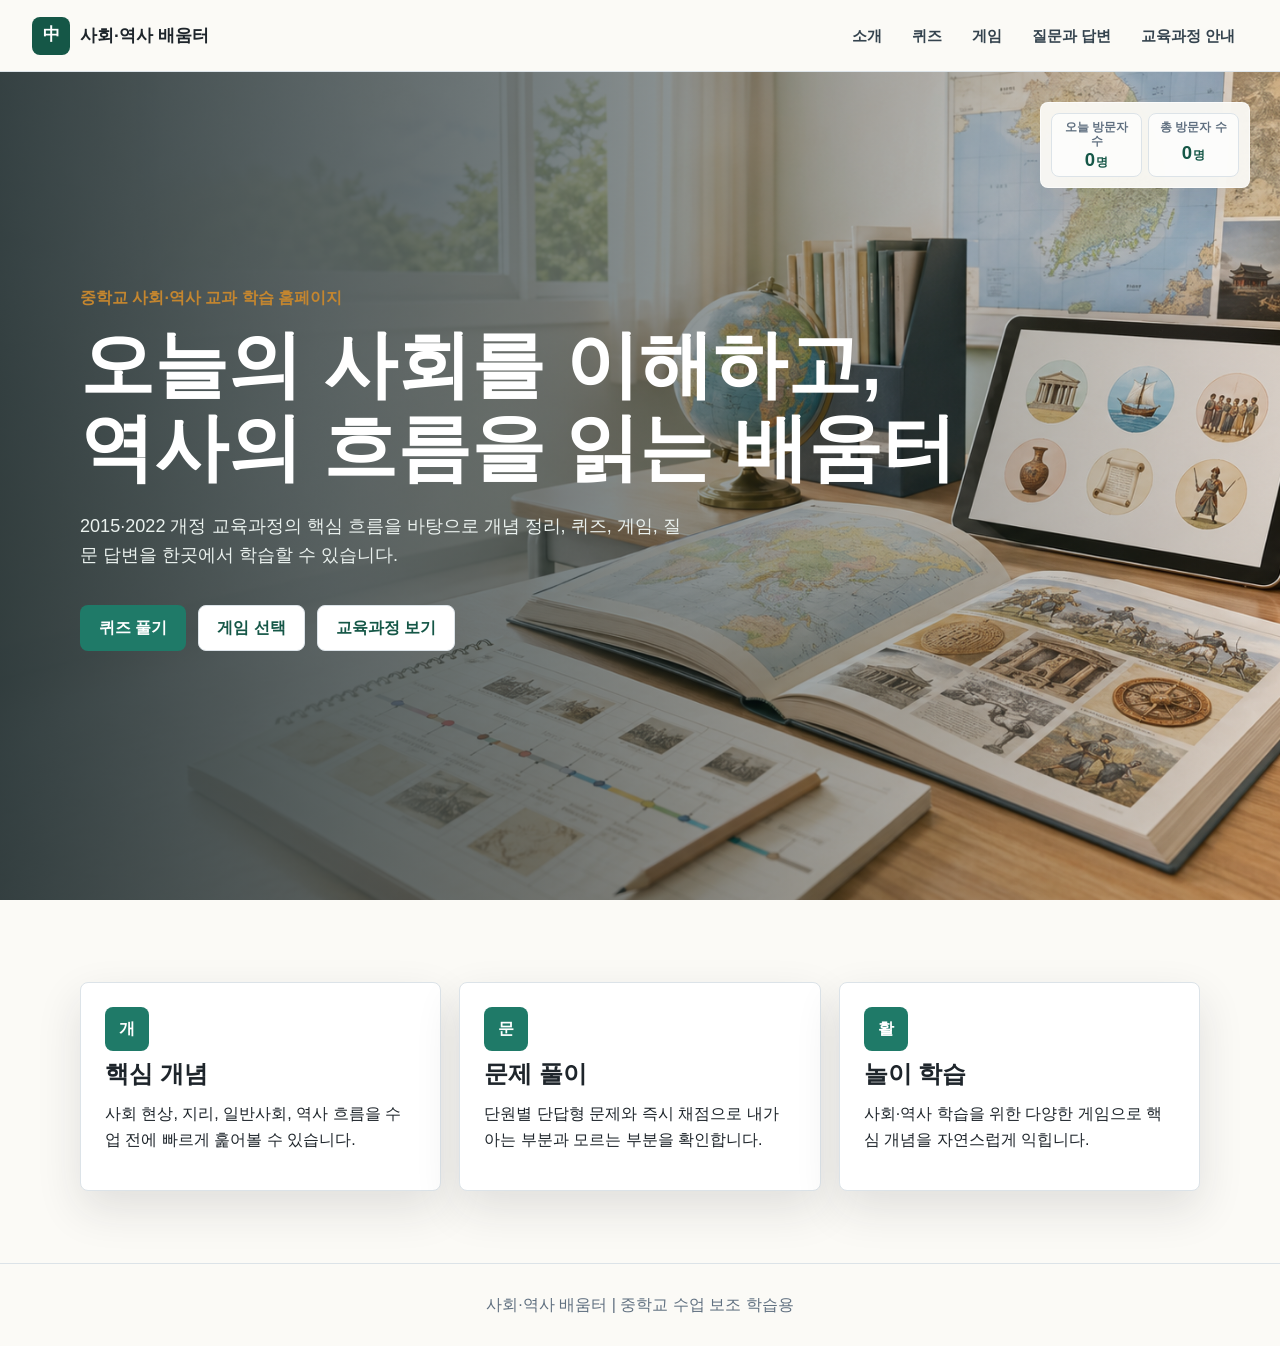
==== index.html @ ed3ff880 "modify" ====
<!doctype html>
<html lang="ko">
<head>
  <meta charset="utf-8">
  <meta name="viewport" content="width=device-width, initial-scale=1">
  <title>사회·역사 배움터</title>
  <link rel="icon" href="/favicon.ico">
  <link rel="icon" type="image/svg+xml" href="/favicon.svg">
  <link rel="icon" type="image/png" sizes="32x32" href="/icons/favicon-32.png">
  <link rel="icon" type="image/png" sizes="16x16" href="/icons/favicon-16.png">
  <link rel="apple-touch-icon" sizes="180x180" href="/icons/apple-touch-icon.png">
  <link rel="manifest" href="/site.webmanifest">
  <meta name="theme-color" content="#0f2f4a">
  <link rel="stylesheet" href="style.css?v=hero-title-scale-up">
  <script defer src="qna-config.js"></script>
  <script defer src="script.js?v=counter-dedupe-2026-05-15-01"></script>
</head>
<body>
  <header class="site-header">
    <a class="brand" href="index.html" aria-label="사회·역사 배움터 홈">
      <span class="brand-mark">中</span>
      <span>사회·역사 배움터</span>
    </a>
    <button class="menu-button" type="button" aria-label="메뉴 열기" aria-expanded="false">☰</button>
    <nav class="site-nav" aria-label="주요 메뉴">
      <a href="intro.html">소개</a>
      <a href="quiz.html">퀴즈</a>
      <a href="game.html">게임</a>
      <a href="qna.html">질문과 답변</a>
      <a href="curriculum.html">교육과정 안내</a>
    </nav>
  </header>

  <main>
    <section class="hero">
      <img src="assets/social-history-hero.png" alt="사회와 역사 학습 자료가 놓인 교실 책상">
      <div class="hero-overlay">
        <p class="eyebrow">중학교 사회·역사 교과 학습 홈페이지</p>
        <h1>
          <span class="hero-title-line">오늘의 사회를 이해하고,</span>
          <span class="hero-title-line">역사의 흐름을 읽는 배움터</span>
        </h1>
        <p>2015·2022 개정 교육과정의 핵심 흐름을 바탕으로 개념 정리, 퀴즈, 게임, 질문 답변을 한곳에서 학습할 수 있습니다.</p>
        <div class="hero-actions">
          <a class="button primary" href="quiz.html">퀴즈 풀기</a>
          <a class="button secondary" href="game.html">게임 선택</a>
          <a class="button secondary" href="curriculum.html">교육과정 보기</a>
        </div>
      </div>
      <aside class="visitor-counter" id="visitorCounter" aria-label="방문자 카운터">
        <dl class="visitor-count-list">
          <div>
            <dt>오늘 방문자 수</dt>
            <dd><span id="today-count" data-visitor-today>0</span>명</dd>
          </div>
          <div>
            <dt>총 방문자 수</dt>
            <dd><span id="total-count" data-visitor-total>0</span>명</dd>
          </div>
        </dl>
      </aside>
    </section>

    <section class="section preview-grid" aria-label="주요 학습 기능">
      <article class="feature-card">
        <span class="feature-icon">개</span>
        <h2>핵심 개념</h2>
        <p>사회 현상, 지리, 일반사회, 역사 흐름을 수업 전에 빠르게 훑어볼 수 있습니다.</p>
      </article>
      <article class="feature-card">
        <span class="feature-icon">문</span>
        <h2>문제 풀이</h2>
        <p>단원별 단답형 문제와 즉시 채점으로 내가 아는 부분과 모르는 부분을 확인합니다.</p>
      </article>
      <article class="feature-card">
        <span class="feature-icon">활</span>
        <h2>놀이 학습</h2>
        <p>사회·역사 학습을 위한 다양한 게임으로 핵심 개념을 자연스럽게 익힙니다.</p>
      </article>
    </section>

  </main>

  <footer class="site-footer">
    <p>사회·역사 배움터 | 중학교 수업 보조 학습용</p>
  </footer>
</body>
</html>
---- style.css ----
:root {
  --ink: #1e252b;
  --muted: #607080;
  --line: #dce3e8;
  --paper: #fbfaf6;
  --panel: #ffffff;
  --accent: #1f7a68;
  --accent-dark: #155747;
  --gold: #c4862f;
  --sky: #dceef4;
  --rose: #f2e5df;
  --shadow: 0 18px 45px rgba(30, 37, 43, 0.12);
}

* {
  box-sizing: border-box;
}

body {
  margin: 0;
  color: var(--ink);
  font-family: "Noto Sans KR", "Apple SD Gothic Neo", "Malgun Gothic", Arial, sans-serif;
  background: var(--paper);
  line-height: 1.65;
}

a {
  color: inherit;
  text-decoration: none;
}

.site-header {
  position: sticky;
  top: 0;
  z-index: 10;
  display: flex;
  align-items: center;
  justify-content: space-between;
  gap: 24px;
  min-height: 72px;
  padding: 0 32px;
  background: rgba(251, 250, 246, 0.94);
  border-bottom: 1px solid var(--line);
  backdrop-filter: blur(16px);
}

.brand {
  display: inline-flex;
  align-items: center;
  gap: 10px;
  font-size: 1.08rem;
  font-weight: 800;
}

.brand-mark {
  display: inline-grid;
  width: 38px;
  height: 38px;
  place-items: center;
  color: #fff;
  background: var(--accent-dark);
  border-radius: 8px;
  font-family: Georgia, serif;
}

.site-nav {
  display: flex;
  align-items: center;
  gap: 4px;
}

.site-nav a {
  padding: 10px 13px;
  border-radius: 8px;
  color: #34434e;
  font-size: 0.95rem;
  font-weight: 700;
}

.site-nav a:hover,
.site-nav a.active {
  color: var(--accent-dark);
  background: var(--sky);
}

.menu-button {
  display: none;
  width: 42px;
  height: 42px;
  border: 1px solid var(--line);
  border-radius: 8px;
  background: #fff;
  font-size: 1.3rem;
}

.hero {
  position: relative;
  min-height: calc(100vh - 72px);
  overflow: hidden;
  background: #223138;
}

.hero img {
  position: absolute;
  inset: 0;
  width: 100%;
  height: 100%;
  object-fit: cover;
}

.hero::after {
  position: absolute;
  inset: 0;
  content: "";
  background: linear-gradient(90deg, rgba(10, 25, 27, 0.82) 0%, rgba(10, 25, 27, 0.56) 42%, rgba(10, 25, 27, 0.08) 100%);
}

.hero-overlay {
  position: relative;
  z-index: 1;
  width: min(1040px, calc(100% - 40px));
  min-height: calc(100vh - 72px);
  display: flex;
  flex-direction: column;
  justify-content: center;
  padding: 60px 0 96px;
  margin-left: max(24px, calc((100vw - 1120px) / 2));
  color: #fff;
}

.eyebrow {
  margin: 0 0 12px;
  color: var(--gold);
  font-weight: 900;
  letter-spacing: 0;
  text-transform: uppercase;
}

.hero h1 {
  margin: 0;
  max-width: 1040px;
  font-size: clamp(2.68rem, 5.8vw, 5.1rem);
  line-height: 1.12;
  letter-spacing: 0;
}

.hero-title-line {
  display: block;
  max-width: 100%;
  overflow-wrap: normal;
  white-space: nowrap;
  word-break: keep-all;
}

.hero p:not(.eyebrow) {
  max-width: 610px;
  margin: 22px 0 0;
  color: #eaf1ee;
  font-size: 1.13rem;
}

.visitor-counter {
  position: absolute;
  top: 30px;
  right: 30px;
  z-index: 2;
  width: 210px;
  padding: 10px;
  color: var(--ink);
  background: rgba(251, 250, 246, 0.94);
  border: 1px solid rgba(255, 255, 255, 0.62);
  border-radius: 8px;
  box-shadow: var(--shadow);
  transform: none;
  backdrop-filter: blur(16px);
}

.visitor-count-list {
  display: grid;
  grid-template-columns: repeat(2, minmax(0, 1fr));
  gap: 6px;
  margin: 0;
}

.visitor-count-list div {
  display: grid;
  gap: 2px;
  min-width: 0;
  padding: 6px;
  border: 1px solid var(--line);
  border-radius: 8px;
  background: rgba(255, 255, 255, 0.72);
  text-align: center;
}

.visitor-count-list dt {
  color: var(--muted);
  font-size: 0.72rem;
  font-weight: 800;
  line-height: 1.25;
}

.visitor-count-list dd {
  display: flex;
  min-width: 0;
  align-items: baseline;
  justify-content: center;
  gap: 1px;
  margin: 0;
  color: var(--accent-dark);
  font-size: 0.78rem;
  font-weight: 900;
  line-height: 1.1;
  overflow: hidden;
  white-space: nowrap;
}

.visitor-count-list dd span {
  display: inline-block;
  min-width: 0;
  font-size: 1.16rem;
  font-variant-numeric: tabular-nums;
  line-height: 1;
}

.hero-actions,
.game-actions,
.quiz-toolbar {
  display: flex;
  align-items: center;
  gap: 12px;
  flex-wrap: wrap;
}

.hero-actions {
  margin-top: 34px;
}

.button {
  display: inline-flex;
  min-height: 46px;
  align-items: center;
  justify-content: center;
  padding: 0 18px;
  border: 1px solid transparent;
  border-radius: 8px;
  cursor: pointer;
  font: inherit;
  font-weight: 800;
}

.button.primary {
  color: #fff;
  background: var(--accent);
}

.button.primary:hover {
  background: var(--accent-dark);
}

.button.secondary {
  color: var(--accent-dark);
  background: #fff;
  border-color: var(--line);
}

.button.danger {
  color: #fff;
  background: #b54949;
}

.button.danger:hover {
  background: #8f3232;
}

.button.small {
  min-height: 38px;
  padding: 0 14px;
  font-size: 0.92rem;
}

@media (max-width: 1020px) {
  .hero-overlay {
    min-height: 0;
    justify-content: flex-start;
    padding: 84px 0 28px;
  }

  .hero h1 {
    font-size: clamp(1.8rem, 6.6vw, 3.7rem);
  }

  .visitor-counter {
    top: 24px;
    right: 24px;
    width: 198px;
  }
}

.page {
  width: min(1120px, calc(100% - 40px));
  margin: 0 auto;
  padding: 54px 0 76px;
}

.page-heading {
  max-width: 780px;
  margin-bottom: 32px;
}

.page-heading h1 {
  margin: 0;
  font-size: clamp(2rem, 4vw, 3.35rem);
  line-height: 1.16;
}

.page-heading p:last-child {
  margin: 16px 0 0;
  color: var(--muted);
  font-size: 1.08rem;
}

.quiz-heading {
  max-width: 100%;
}

@media (min-width: 900px) {
  .quiz-heading-description {
    font-size: clamp(0.9rem, 1.22vw, 1.08rem);
    white-space: nowrap;
  }
}

.section {
  margin-top: 28px;
}

.preview-grid,
.curriculum-grid {
  width: min(1120px, calc(100% - 40px));
  margin-inline: auto;
  padding: 54px 0 72px;
  display: grid;
  grid-template-columns: repeat(3, 1fr);
  gap: 18px;
}

.curriculum-grid {
  width: 100%;
  padding: 0;
  grid-template-columns: repeat(2, 1fr);
}

.feature-card,
.curriculum-card,
.curriculum-detail-article,
.notice-panel,
.quiz-shell,
.game-shell,
.game-choice,
.qna-form,
.comparison-table,
details,
.question-item {
  background: var(--panel);
  border: 1px solid var(--line);
  border-radius: 8px;
  box-shadow: var(--shadow);
}

.feature-card,
.curriculum-card,
.notice-panel,
.quiz-shell,
.game-shell,
.qna-form,
.comparison-table {
  padding: 24px;
}

.curriculum-card {
  display: flex;
  flex-direction: column;
}

.curriculum-card-actions {
  display: flex;
  flex-wrap: wrap;
  gap: 10px;
  margin-top: auto;
  padding-top: 12px;
}

.curriculum-card-actions .button[aria-current="page"] {
  box-shadow: 0 0 0 3px rgba(31, 122, 104, 0.16);
}

.curriculum-detail {
  margin-top: 0;
  scroll-margin-top: 96px;
  outline: none;
}

.curriculum-detail.is-active,
.curriculum-detail:has(.curriculum-detail-article:target) {
  margin-top: 28px;
}

.curriculum-detail-article {
  display: none;
  padding: 28px;
}

.curriculum-detail-article.is-active,
.curriculum-detail-article:target {
  display: block;
}

.curriculum-detail-top {
  display: flex;
  align-items: flex-start;
  justify-content: space-between;
  gap: 18px;
  margin-bottom: 24px;
}

.curriculum-detail-top h2 {
  margin: 0;
  font-size: clamp(1.75rem, 3vw, 2.45rem);
  line-height: 1.22;
}

.curriculum-content-section {
  margin-top: 28px;
}

.curriculum-content-section:first-of-type {
  margin-top: 0;
}

.curriculum-content-section h3 {
  margin: 0 0 10px;
  color: var(--accent-dark);
  font-size: 1.22rem;
  line-height: 1.3;
}

.table-scroll {
  width: 100%;
  margin: 14px 0 0;
  overflow-x: auto;
  border: 1px solid var(--line);
  border-radius: 8px;
  background: #fff;
}

.table-scroll table {
  display: table;
  min-width: 760px;
  border: 0;
  white-space: normal;
}

.table-scroll caption {
  caption-side: top;
  padding: 12px 14px;
  color: var(--accent-dark);
  background: #f7fbfb;
  border-bottom: 1px solid var(--line);
  font-weight: 900;
  text-align: left;
}

.table-scroll th:first-child {
  width: 22%;
}

.curriculum-feature-note {
  margin: 0;
  padding: 14px;
  color: #16343a;
  background: var(--sky);
  border-left: 4px solid var(--accent);
  border-radius: 8px;
  font-weight: 800;
}

.source-note {
  margin-top: 14px;
  color: var(--muted);
  font-size: 0.92rem;
}

.game-picker {
  display: grid;
  grid-template-columns: repeat(3, 1fr);
  gap: 14px;
}

.game-choice {
  display: grid;
  gap: 8px;
  min-height: 120px;
  padding: 20px;
  color: var(--ink);
  text-align: left;
  cursor: pointer;
  font: inherit;
  align-content: start;
}

.game-choice strong {
  font-size: 1.15rem;
}

.game-choice span {
  color: var(--muted);
}

.game-picker-note {
  grid-column: 2 / 3;
  justify-self: center;
  width: 100%;
  margin: 62px 0 0;
  color: var(--muted);
  font-size: 1.08rem;
  font-weight: 400;
  line-height: 1.65;
  text-align: center;
}

.game-choice.active {
  border-color: var(--accent);
  box-shadow: 0 0 0 3px rgba(31, 122, 104, 0.16), var(--shadow);
}

.game-panel {
  display: none;
}

.game-panel.active {
  display: block;
}

.game-heading-row {
  display: flex;
  align-items: flex-start;
  justify-content: space-between;
  gap: 18px;
  margin-bottom: 18px;
}

.game-heading-row p {
  color: var(--muted);
}

.timeline-title-row {
  display: flex;
  align-items: center;
  gap: 14px;
  flex-wrap: wrap;
  margin-bottom: 8px;
}

.timeline-title-row h2 {
  margin-bottom: 0;
}

.timeline-mode {
  display: inline-flex;
  padding: 3px;
  border: 1px solid var(--line);
  border-radius: 8px;
  background: var(--paper);
}

.timeline-mode button {
  min-height: 34px;
  padding: 0 12px;
  border: 0;
  border-radius: 7px;
  color: var(--muted);
  background: transparent;
  cursor: pointer;
  font: inherit;
  font-weight: 900;
}

.timeline-mode button.active {
  color: #fff;
  background: var(--accent);
}

.feature-icon {
  display: inline-grid;
  width: 44px;
  height: 44px;
  place-items: center;
  margin-bottom: 8px;
  color: #fff;
  background: var(--accent);
  border-radius: 8px;
  font-weight: 900;
}

h2 {
  margin: 0 0 12px;
  line-height: 1.25;
}

p {
  margin: 0 0 12px;
}

ul {
  padding-left: 1.2rem;
}

.two-column,
.qna-layout {
  display: grid;
  grid-template-columns: 1.35fr 0.85fr;
  gap: 22px;
  align-items: start;
}

.shortcut-grid {
  display: grid;
  grid-template-columns: repeat(3, 1fr);
  gap: 14px;
}

.home-shortcuts {
  width: min(1120px, calc(100% - 40px));
  margin: 0 auto;
  padding: 0 0 72px;
}

.shortcut-card {
  display: grid;
  gap: 8px;
  min-height: 160px;
  padding: 22px;
  border: 1px solid var(--line);
  border-radius: 8px;
  background: #fff;
  box-shadow: var(--shadow);
}

.shortcut-card span {
  color: var(--gold);
  font-weight: 900;
}

.shortcut-card strong {
  color: var(--accent-dark);
  font-size: 1.24rem;
  font-weight: 900;
}

.shortcut-card p {
  color: var(--muted);
}

.shortcut-card:hover {
  border-color: var(--accent);
  transform: translateY(-2px);
}

.check-list li {
  margin: 8px 0;
}

.quiz-toolbar {
  justify-content: space-between;
  margin-bottom: 18px;
}

.quiz-setup {
  display: grid;
  grid-template-columns: 0.6fr 1fr 0.6fr 1.4fr auto;
  gap: 10px;
  align-items: end;
  margin-bottom: 18px;
}

.quiz-setup label {
  align-self: center;
}

select {
  width: 100%;
  min-height: 46px;
  border: 1px solid var(--line);
  border-radius: 8px;
  padding: 0 12px;
  color: var(--ink);
  background: #fff;
  font: inherit;
}

.quiz-status {
  display: flex;
  flex-wrap: wrap;
  gap: 8px;
  margin-bottom: 18px;
}

.quiz-status span,
.quiz-status strong,
.question-meta span,
.timeline-status span {
  display: inline-flex;
  min-height: 30px;
  align-items: center;
  padding: 0 10px;
  border-radius: 8px;
  background: var(--sky);
  color: #16343a;
  font-size: 0.9rem;
  font-weight: 800;
}

.question-list {
  display: grid;
  gap: 14px;
  margin-bottom: 18px;
}

.question-card {
  padding: 18px;
  background: #f7fbfb;
  border: 1px solid var(--line);
  border-radius: 8px;
}

.short-answer-card {
  display: grid;
  gap: 10px;
}

.question-meta {
  display: flex;
  flex-wrap: wrap;
  gap: 8px;
}

.choice {
  display: block;
  margin-top: 10px;
  padding: 10px 12px;
  background: #fff;
  border: 1px solid var(--line);
  border-radius: 8px;
  cursor: pointer;
}

.choice input {
  margin-right: 8px;
}

.result-box {
  display: none;
  margin-top: 16px;
  padding: 16px;
  border-radius: 8px;
  background: var(--sky);
  color: #16343a;
  font-weight: 800;
}

.answer-review {
  display: grid;
  gap: 10px;
  padding-left: 0;
  list-style: none;
}

.answer-review li {
  display: grid;
  gap: 4px;
  padding: 12px;
  border-radius: 8px;
  background: #fff;
  border: 1px solid var(--line);
}

.answer-review li.correct {
  border-color: #3d937b;
}

.answer-review li.wrong {
  border-color: #c77272;
}

.answer-review small {
  color: var(--muted);
}

.result-box.show {
  display: block;
}

.timeline-list {
  display: grid;
  gap: 12px;
  padding-left: 0;
  list-style: none;
}

.timeline-status {
  display: flex;
  flex-wrap: wrap;
  gap: 8px;
  margin-bottom: 14px;
}

.timeline-card {
  display: grid;
  grid-template-columns: 1fr auto;
  gap: 12px;
  align-items: center;
  padding: 14px;
  background: #fff;
  border: 1px solid var(--line);
  border-radius: 8px;
}

.timeline-card.selected {
  border-color: var(--accent);
  box-shadow: 0 0 0 3px rgba(31, 122, 104, 0.15);
}

.timeline-title {
  width: 100%;
  padding: 0;
  border: 0;
  color: var(--ink);
  background: transparent;
  cursor: pointer;
  font: inherit;
  font-weight: 900;
  text-align: left;
}

.move-buttons {
  display: flex;
  gap: 6px;
}

.move-buttons button {
  width: 34px;
  height: 34px;
  border: 1px solid var(--line);
  border-radius: 8px;
  background: var(--paper);
  cursor: pointer;
}

.timeline-bank {
  margin-top: 18px;
  box-shadow: none;
}

.timeline-bank-list {
  display: grid;
  grid-template-columns: repeat(2, 1fr);
  gap: 8px 14px;
  margin-top: 12px;
  color: var(--muted);
  font-size: 0.92rem;
}

.timeline-answer {
  display: grid;
  gap: 6px;
  margin: 8px 0 0;
}

.timeline-result-modal {
  position: fixed;
  inset: 0;
  z-index: 70;
  display: grid;
  place-items: center;
  padding: 24px;
}

.timeline-result-modal[hidden] {
  display: none;
}

.timeline-result-backdrop {
  position: absolute;
  inset: 0;
  border: 0;
  padding: 0;
  background: rgba(30, 37, 43, 0.54);
  cursor: pointer;
}

.timeline-result-panel {
  position: relative;
  z-index: 1;
  display: grid;
  gap: 16px;
  width: min(540px, 100%);
  max-height: calc(100vh - 48px);
  overflow: auto;
  padding: 24px;
  border: 1px solid var(--line);
  border-radius: 8px;
  background: #fff;
  box-shadow: 0 24px 70px rgba(30, 37, 43, 0.28);
  outline: none;
}

.timeline-result-copy .eyebrow {
  margin-bottom: 6px;
}

.timeline-result-copy h3 {
  margin: 0;
  font-size: clamp(1.7rem, 4vw, 2.35rem);
  line-height: 1.18;
}

.timeline-result-copy p:last-child {
  margin: 10px 0 0;
  color: var(--muted);
  font-weight: 800;
}

.timeline-result-modal.pass .timeline-result-copy h3 {
  color: var(--accent-dark);
}

.timeline-result-modal.fail .timeline-result-copy h3 {
  color: #9b3d3d;
}

.timeline-result-answer {
  padding: 14px;
  border: 1px solid var(--line);
  border-radius: 8px;
  background: #f7fbfb;
}

.timeline-result-answer strong {
  color: var(--accent-dark);
}

.timeline-result-actions {
  display: flex;
  justify-content: flex-end;
  gap: 10px;
  flex-wrap: wrap;
}

.acid-status {
  display: flex;
  flex-wrap: wrap;
  gap: 10px;
  margin-bottom: 14px;
}

.acid-status span {
  display: inline-flex;
  min-height: 34px;
  align-items: center;
  gap: 6px;
  padding: 0 12px;
  border-radius: 8px;
  background: var(--sky);
  color: #16343a;
  font-weight: 800;
}

.acid-arena {
  position: relative;
  height: 380px;
  overflow: hidden;
  border: 1px solid var(--line);
  border-radius: 8px;
  background: linear-gradient(180deg, #f8fcfb 0%, #e6f0ed 72%, #d4e4df 100%);
}

.acid-ready {
  position: absolute;
  inset: 0;
  display: grid;
  place-items: center;
  padding: 20px;
  color: var(--muted);
  text-align: center;
  font-weight: 900;
}

.acid-drop {
  position: absolute;
  min-width: 74px;
  max-width: 160px;
  min-height: 34px;
  padding: 6px 10px;
  border: 1px solid rgba(21, 87, 71, 0.28);
  border-radius: 8px;
  color: #123a31;
  background: #fff;
  box-shadow: 0 10px 24px rgba(30, 37, 43, 0.14);
  cursor: default;
  font: inherit;
  font-size: 0.92rem;
  font-weight: 900;
  text-align: center;
}

.acid-input-row {
  display: grid;
  grid-template-columns: auto 1fr auto;
  gap: 10px;
  align-items: center;
  margin-top: 14px;
}

.acid-result-form {
  display: grid;
  grid-template-columns: auto minmax(140px, 1fr) auto;
  gap: 10px;
  align-items: center;
  margin-top: 12px;
}

.acid-result-form[hidden] {
  display: none;
}

.acid-rank-panel {
  padding: 14px;
  border: 1px solid var(--line);
  border-radius: 8px;
  background: #fff;
}

.acid-arena .acid-rank-panel {
  position: absolute;
  left: 50%;
  bottom: 18px;
  z-index: 6;
  width: min(520px, calc(100% - 32px));
  margin: 0;
  box-shadow: 0 18px 38px rgba(30, 37, 43, 0.18);
  transform: translateX(-50%);
}

.acid-rank-message {
  grid-column: 1 / -1;
  margin: 0;
  color: var(--accent-dark);
}

.acid-rank-entry {
  display: contents;
}

.acid-rank-entry[hidden] {
  display: none !important;
}

.acid-rank-panel.acid-rank-complete [data-acid-rank-entry],
.acid-rank-panel.acid-rank-complete [data-acid-rank-label],
.acid-rank-panel.acid-rank-complete [data-acid-rank-name],
.acid-rank-panel.acid-rank-complete [data-acid-rank-submit] {
  display: none !important;
}

.acid-post-rank-actions {
  grid-column: 1 / -1;
  display: grid;
  gap: 10px;
}

.acid-post-rank-actions[hidden] {
  display: none;
}

.acid-post-rank-actions .button {
  min-height: 44px;
}

.acid-ranking {
  margin-top: 22px;
}

.acid-ranking h3 {
  margin: 0 0 12px;
  color: var(--accent-dark);
  font-size: 1.15rem;
}

.acid-ranking-grid {
  display: grid;
  grid-template-columns: repeat(2, minmax(0, 1fr));
  gap: 14px;
}

.acid-ranking-board {
  min-width: 0;
}

.acid-ranking-board h4 {
  margin: 0 0 8px;
  font-size: 1rem;
}

.acid-ranking-board.active h4 {
  color: var(--accent-dark);
}

.acid-ranking-board table {
  background: #fff;
  font-size: 0.92rem;
}

.acid-ranking-board th,
.acid-ranking-board td {
  padding: 10px;
}

.acid-ranking-status {
  grid-column: 1 / -1;
  margin: 0;
  color: var(--muted);
  font-size: 0.92rem;
}

.qna-form {
  display: grid;
  gap: 10px;
}

.qna-faq {
  min-width: 0;
}

.qna-field {
  display: grid;
  gap: 8px;
}

.qna-label-row {
  display: flex;
  align-items: center;
  justify-content: flex-start;
  gap: 12px;
}

.anonymous-check {
  display: inline-flex;
  align-items: center;
  gap: 6px;
  color: var(--muted);
  font-size: 0.92rem;
  font-weight: 800;
  white-space: nowrap;
}

.anonymous-check input {
  width: auto;
}

label {
  font-weight: 800;
}

input,
textarea {
  width: 100%;
  border: 1px solid var(--line);
  border-radius: 8px;
  padding: 12px 14px;
  font: inherit;
}

input:disabled {
  color: var(--muted);
  background: #eef3f2;
}

textarea {
  resize: vertical;
}

details {
  padding: 16px;
  margin-bottom: 12px;
}

summary {
  cursor: pointer;
  font-weight: 900;
}

.posted-title {
  margin-top: 24px;
}

.qna-board-section {
  width: 100%;
  display: grid;
  gap: 18px;
  grid-column: 1 / -1;
  margin-top: 42px;
}

.qna-board-header {
  display: flex;
  align-items: flex-end;
  justify-content: space-between;
  gap: 18px;
}

.qna-board-header h2 {
  margin-bottom: 0;
}

.qna-board-summary {
  color: var(--muted);
  font-weight: 800;
  text-align: right;
}

.question-board {
  display: grid;
  gap: 12px;
}

.empty-state {
  padding: 18px;
  border: 1px dashed var(--line);
  border-radius: 8px;
  color: var(--muted);
  background: rgba(255, 255, 255, 0.55);
  text-align: center;
  font-weight: 800;
}

.question-list-item,
.question-detail-card {
  background: var(--panel);
  border: 1px solid var(--line);
  border-radius: 8px;
  box-shadow: var(--shadow);
}

.question-list-item {
  overflow: hidden;
}

.question-list-item.selected {
  border-color: var(--accent);
  box-shadow: 0 0 0 3px rgba(31, 122, 104, 0.15), var(--shadow);
}

.question-open {
  width: 100%;
  min-height: 72px;
  display: grid;
  grid-template-columns: 52px minmax(0, 1fr) max-content;
  gap: 14px;
  align-items: start;
  padding: 13px 16px;
  border: 0;
  color: inherit;
  background: transparent;
  cursor: pointer;
  font: inherit;
  text-align: left;
}

.question-open:hover {
  background: #f7fbfb;
}

.question-number {
  display: inline-grid;
  width: 38px;
  height: 38px;
  place-items: center;
  border-radius: 8px;
  color: var(--accent-dark);
  background: var(--sky);
  font-weight: 900;
}

.question-list-main {
  min-width: 0;
  display: grid;
  gap: 3px;
}

.question-list-main strong {
  color: var(--ink);
  font-size: 1.02rem;
  line-height: 1.35;
  overflow-wrap: anywhere;
  word-break: keep-all;
}

.question-list-main small {
  display: block;
  color: var(--muted);
  font-weight: 800;
}

.answer-state {
  display: inline-flex;
  min-height: 30px;
  align-items: center;
  justify-content: center;
  padding: 0 10px;
  border-radius: 8px;
  font-size: 0.9rem;
  font-weight: 900;
  white-space: nowrap;
}

.question-open .answer-state {
  align-self: start;
  margin-top: 4px;
}

.answer-state.answered {
  color: #123a31;
  background: #dceee8;
}

.answer-state.pending {
  color: #73521d;
  background: #f4e8d5;
}

.question-detail {
  margin-bottom: 18px;
}

.question-detail[hidden] {
  display: none;
}

.question-detail-card {
  padding: 20px;
}

.question-detail-top {
  display: flex;
  align-items: center;
  justify-content: space-between;
  gap: 14px;
  margin-bottom: 12px;
}

.question-body {
  display: grid;
  gap: 8px;
  margin-top: 12px;
  padding: 14px;
  border: 1px solid var(--line);
  border-radius: 8px;
  background: #fff;
}

.question-body strong {
  color: var(--accent-dark);
}

.question-body p,
.answer-panel p {
  margin: 0;
  overflow-wrap: anywhere;
  white-space: pre-wrap;
  word-break: keep-all;
}

.question-pagination {
  display: flex;
  flex-wrap: wrap;
  justify-content: center;
  gap: 8px;
  margin-top: 18px;
}

.question-pagination button {
  min-width: 38px;
  height: 38px;
  border: 1px solid var(--line);
  border-radius: 8px;
  color: var(--accent-dark);
  background: #fff;
  cursor: pointer;
  font: inherit;
  font-weight: 900;
}

.question-pagination button:hover,
.question-pagination button[aria-current="page"] {
  color: #fff;
  background: var(--accent);
  border-color: var(--accent);
}

.question-item {
  padding: 15px;
}

.question-author {
  display: flex;
  flex-wrap: wrap;
  gap: 8px;
  margin-bottom: 8px;
}

.question-author span {
  display: inline-flex;
  min-height: 28px;
  align-items: center;
  padding: 0 9px;
  border-radius: 8px;
  color: var(--accent-dark);
  background: var(--sky);
  font-size: 0.9rem;
  font-weight: 900;
}

.private-question {
  color: var(--muted);
  font-weight: 800;
}

.answer-panel {
  display: grid;
  gap: 6px;
  margin-top: 12px;
  padding: 12px;
  border: 1px solid var(--line);
  border-radius: 8px;
  background: #f7fbfb;
}

.answer-panel strong {
  color: var(--accent-dark);
}

.question-tools {
  display: grid;
  grid-template-columns: 1fr;
  gap: 10px;
  margin-top: 14px;
}

.question-tools details {
  margin-bottom: 0;
  box-shadow: none;
}

.question-tools textarea {
  min-height: 150px;
}

.admin-answer-form textarea {
  min-height: 180px;
}

.board-form {
  display: grid;
  gap: 9px;
  margin-top: 12px;
}

.board-message {
  min-height: 22px;
  margin: 10px 0 0;
  font-weight: 900;
}

.board-message.error {
  color: #ad3f3f;
}

.board-message.info {
  color: var(--accent-dark);
}

.delete-warning {
  color: #ad3f3f;
  font-weight: 800;
}

table {
  width: 100%;
  border-collapse: collapse;
  overflow: hidden;
}

th,
td {
  padding: 14px;
  border: 1px solid var(--line);
  text-align: left;
  vertical-align: top;
}

thead th {
  background: var(--accent-dark);
  color: #fff;
}

tbody th {
  width: 18%;
  background: var(--rose);
}

.site-footer {
  padding: 28px 20px;
  color: var(--muted);
  text-align: center;
  border-top: 1px solid var(--line);
}

.site-footer p {
  margin: 0;
}

/* ─── 산성비 게임 모바일 레이아웃 (acid-mobile-layout 클래스) ─── */

#acidRainGame.acid-mobile-layout.active {
  padding-bottom: 112px;
  scroll-margin-top: 78px;
}

#acidRainGame.acid-mobile-layout .game-heading-row {
  gap: 10px;
  margin-bottom: 10px;
}

#acidRainGame.acid-mobile-layout .game-heading-row p {
  margin: 8px 0 0;
  font-size: 0.92rem;
  line-height: 1.45;
}

#acidRainGame.acid-mobile-layout .timeline-title-row {
  align-items: flex-start;
  gap: 10px;
}

#acidRainGame.acid-mobile-layout .game-actions {
  gap: 8px;
}

#acidRainGame.acid-mobile-layout .game-actions .button {
  flex: 1 1 0;
}

#acidRainGame.acid-mobile-layout .acid-status {
  flex-wrap: nowrap;
  gap: 6px;
  margin-bottom: 8px;
  overflow-x: auto;
  padding-bottom: 2px;
}

#acidRainGame.acid-mobile-layout .acid-status span {
  min-height: 30px;
  flex: 0 0 auto;
  padding: 0 9px;
  font-size: 0.82rem;
  white-space: nowrap;
}

/* 대기 상태: 낙하 영역을 화면의 절반 높이로 표시 */
#acidRainGame.acid-mobile-layout .acid-arena {
  height: 50vh;
  height: 50svh;
  min-height: 220px;
  max-height: none;
  border-radius: 0;
  margin-inline: -24px;
  border-inline: 0;
}

#acidRainGame.acid-mobile-layout .acid-ready {
  padding: 18px;
  font-size: 0.98rem;
}

#acidRainGame.acid-mobile-layout .acid-drop {
  max-width: min(48vw, 150px);
  min-height: 32px;
  padding: 5px 9px;
  font-size: 0.88rem;
}

/* 대기 상태: 입력칸은 화면 하단 고정 (키보드 위) */
#acidRainGame.acid-mobile-layout .acid-input-row {
  position: fixed;
  left: 0;
  right: 0;
  bottom: calc(var(--acid-keyboard-inset, 0px) + env(safe-area-inset-bottom, 0px));
  z-index: 30;
  grid-template-columns: minmax(0, 1fr) auto;
  gap: 8px;
  margin: 0;
  padding: 10px 12px;
  background: rgba(251, 250, 246, 0.98);
  border-top: 1px solid var(--line);
  box-shadow: 0 -12px 28px rgba(30, 37, 43, 0.14);
}

#acidRainGame.acid-mobile-layout .acid-input-row label {
  position: absolute;
  width: 1px;
  height: 1px;
  overflow: hidden;
  clip: rect(0 0 0 0);
  white-space: nowrap;
}

#acidRainGame.acid-mobile-layout .acid-input-row input {
  min-height: 46px;
}

#acidRainGame.acid-mobile-layout .acid-input-row .button {
  min-width: 72px;
  min-height: 46px;
  padding: 0 14px;
}

/* ─── 게임 실행 중 (acid-game-running) ─── */

#acidRainGame.acid-mobile-layout.acid-game-running .acid-ranking,
#acidRainGame.acid-mobile-layout.acid-game-ended .acid-ranking {
  display: none;
}

#acidRainGame.acid-game-ended .acid-input-row {
  display: none;
}

#acidRainGame.acid-mobile-layout.acid-game-running .game-heading-row,
#acidRainGame.acid-mobile-layout.acid-game-running .acid-result-panel,
#acidRainGame.acid-mobile-layout.acid-game-running .acid-rank-panel {
  display: none;
}

#acidRainGame.acid-mobile-layout.acid-game-ended .game-heading-row,
#acidRainGame.acid-mobile-layout.acid-game-ended .acid-result-panel {
  display: none;
}

/* 게임 실행 중: 상태바를 화면 최상단에 고정 */
#acidRainGame.acid-mobile-layout.acid-game-running .acid-status,
#acidRainGame.acid-mobile-layout.acid-game-ended .acid-status {
  position: fixed;
  top: var(--acid-visual-top, 0px);
  left: 0;
  right: 0;
  z-index: 48;
  margin: 0;
  padding: 6px 8px;
  background: rgba(251, 250, 246, 0.98);
  border-bottom: 1px solid var(--line);
}

/*
  게임 실행 중: 낙하 영역
  - 상단: 상태바 바로 아래
  - 하단: 입력칸 바로 위 (visualViewport 하단 = 키보드 바로 위)
  - 키보드가 올라오면 visualViewport.height가 줄어들어 낙하 영역도 자동으로 축소
*/
#acidRainGame.acid-mobile-layout.acid-game-running .acid-arena {
  position: fixed;
  top: calc(var(--acid-visual-top, 0px) + var(--acid-status-height, 38px));
  left: 0;
  right: 0;
  z-index: 46;
  height: var(--acid-arena-height, calc(var(--acid-visual-height, 100vh) - var(--acid-status-height, 38px) - var(--acid-input-height, 68px)));
  min-height: 80px;
  max-height: none;
  margin: 0;
  border-width: 0 0 1px;
}

#acidRainGame.acid-mobile-layout.acid-game-ended .acid-arena {
  position: fixed;
  top: calc(var(--acid-visual-top, 0px) + var(--acid-status-height, 38px));
  left: 0;
  right: 0;
  z-index: 46;
  height: calc(var(--acid-visual-height, 100vh) - var(--acid-status-height, 38px));
  min-height: 180px;
  max-height: none;
  margin: 0;
  border-width: 0 0 1px;
}

#acidRainGame.acid-mobile-layout.acid-game-ended .acid-rank-panel {
  bottom: 14px;
  grid-template-columns: 1fr auto;
  width: min(560px, calc(100% - 24px));
  padding: 12px;
}

#acidRainGame.acid-mobile-layout.acid-game-ended .acid-rank-panel label {
  grid-column: 1 / -1;
}

#acidRainGame.acid-mobile-layout.acid-game-ended .acid-rank-panel input {
  min-height: 46px;
}

#acidRainGame.acid-mobile-layout.acid-game-ended .acid-rank-message {
  grid-column: 1 / -1;
}

/*
  게임 실행 중: 입력칸
  - visualViewport 하단에서 입력칸 높이를 뺀 위치
  - 키보드 위치가 달라도 보이는 영역 하단에 상대 배치
*/
#acidRainGame.acid-mobile-layout.acid-game-running .acid-input-row {
  position: fixed;
  top: var(--acid-input-top, calc(var(--acid-visual-top, 0px) + var(--acid-visual-height, 100vh) - var(--acid-input-height, 68px)));
  left: 0;
  right: 0;
  bottom: auto;
  z-index: 52;
  padding: 8px 12px;
}

@media (max-width: 820px) {
  .site-header {
    padding: 0 18px;
  }

  .menu-button {
    display: inline-grid;
    place-items: center;
  }

  .site-nav {
    position: absolute;
    top: 72px;
    left: 0;
    right: 0;
    display: none;
    padding: 12px 18px 18px;
    background: var(--paper);
    border-bottom: 1px solid var(--line);
  }

  .site-nav.open {
    display: grid;
  }

  .site-nav a {
    padding: 12px;
  }

  .hero {
    min-height: 680px;
  }

  .hero::after {
    background: linear-gradient(180deg, rgba(10, 25, 27, 0.82) 0%, rgba(10, 25, 27, 0.68) 56%, rgba(10, 25, 27, 0.2) 100%);
  }

  .hero-overlay {
    padding: 96px 0 28px;
  }

  .preview-grid,
  .curriculum-grid,
  .two-column,
  .qna-layout,
  .shortcut-grid,
  .game-picker,
  .quiz-setup {
    grid-template-columns: 1fr;
  }

  .game-picker-note {
    grid-column: 1;
  }

  .game-heading-row,
  .acid-input-row,
  .acid-result-form {
    grid-template-columns: 1fr;
  }

  .game-heading-row {
    display: grid;
  }

  #acidRainGame.active {
    padding-bottom: 112px;
    scroll-margin-top: 78px;
  }

  #acidRainGame .game-heading-row {
    gap: 10px;
    margin-bottom: 10px;
  }

  #acidRainGame .game-heading-row p {
    margin: 8px 0 0;
    font-size: 0.92rem;
    line-height: 1.45;
  }

  #acidRainGame .timeline-title-row {
    align-items: flex-start;
    gap: 10px;
  }

  #acidRainGame .game-actions {
    gap: 8px;
  }

  #acidRainGame .game-actions .button {
    flex: 1 1 0;
  }

  .acid-status {
    flex-wrap: nowrap;
    gap: 6px;
    margin-bottom: 8px;
    overflow-x: auto;
    padding-bottom: 2px;
  }

  .acid-status span {
    min-height: 30px;
    flex: 0 0 auto;
    padding: 0 9px;
    font-size: 0.82rem;
    white-space: nowrap;
  }

  .acid-arena {
    height: 50vh;
    height: 50svh;
    min-height: 220px;
    max-height: none;
    border-radius: 0;
    margin-inline: -24px;
    border-inline: 0;
  }

  .acid-ready {
    padding: 18px;
    font-size: 0.98rem;
  }

  .acid-drop {
    max-width: min(48vw, 150px);
    min-height: 32px;
    padding: 5px 9px;
    font-size: 0.88rem;
  }

  .acid-input-row {
    position: fixed;
    left: 0;
    right: 0;
    bottom: var(--acid-keyboard-inset, 0px);
    bottom: calc(var(--acid-keyboard-inset, 0px) + env(safe-area-inset-bottom));
    z-index: 30;
    grid-template-columns: minmax(0, 1fr) auto;
    gap: 8px;
    margin: 0;
    padding: 10px 12px;
    background: rgba(251, 250, 246, 0.98);
    border-top: 1px solid var(--line);
    box-shadow: 0 -12px 28px rgba(30, 37, 43, 0.14);
  }

  .acid-input-row label {
    position: absolute;
    width: 1px;
    height: 1px;
    overflow: hidden;
    clip: rect(0 0 0 0);
    white-space: nowrap;
  }

  .acid-input-row input {
    min-height: 46px;
  }

  .acid-input-row .button {
    min-width: 72px;
    min-height: 46px;
    padding: 0 14px;
  }

  .preview-grid {
    padding-top: 34px;
  }

  .curriculum-card-actions .button {
    width: 100%;
  }

  .curriculum-detail-article {
    padding: 20px;
  }

  .curriculum-detail-top {
    display: grid;
    gap: 14px;
  }

  .curriculum-detail-top .button {
    width: 100%;
  }

  .table-scroll table {
    min-width: 720px;
  }

  .timeline-card {
    grid-template-columns: 1fr;
  }

  .timeline-bank-list {
    grid-template-columns: 1fr;
  }

  .qna-board-header {
    display: grid;
    align-items: start;
  }

  .qna-board-summary {
    text-align: left;
  }

  .question-open {
    grid-template-columns: 40px minmax(0, 1fr);
    gap: 10px;
  }

  .question-open .answer-state {
    grid-column: 2;
    justify-self: start;
  }

  .question-number {
    width: 34px;
    height: 34px;
  }

  .question-detail-top {
    align-items: flex-start;
  }

  .question-tools {
    grid-template-columns: 1fr;
  }

  table {
    display: block;
    overflow-x: auto;
    white-space: nowrap;
  }
}

@media (max-width: 699px) {
  .acid-ranking-grid {
    grid-template-columns: 1fr;
  }
}
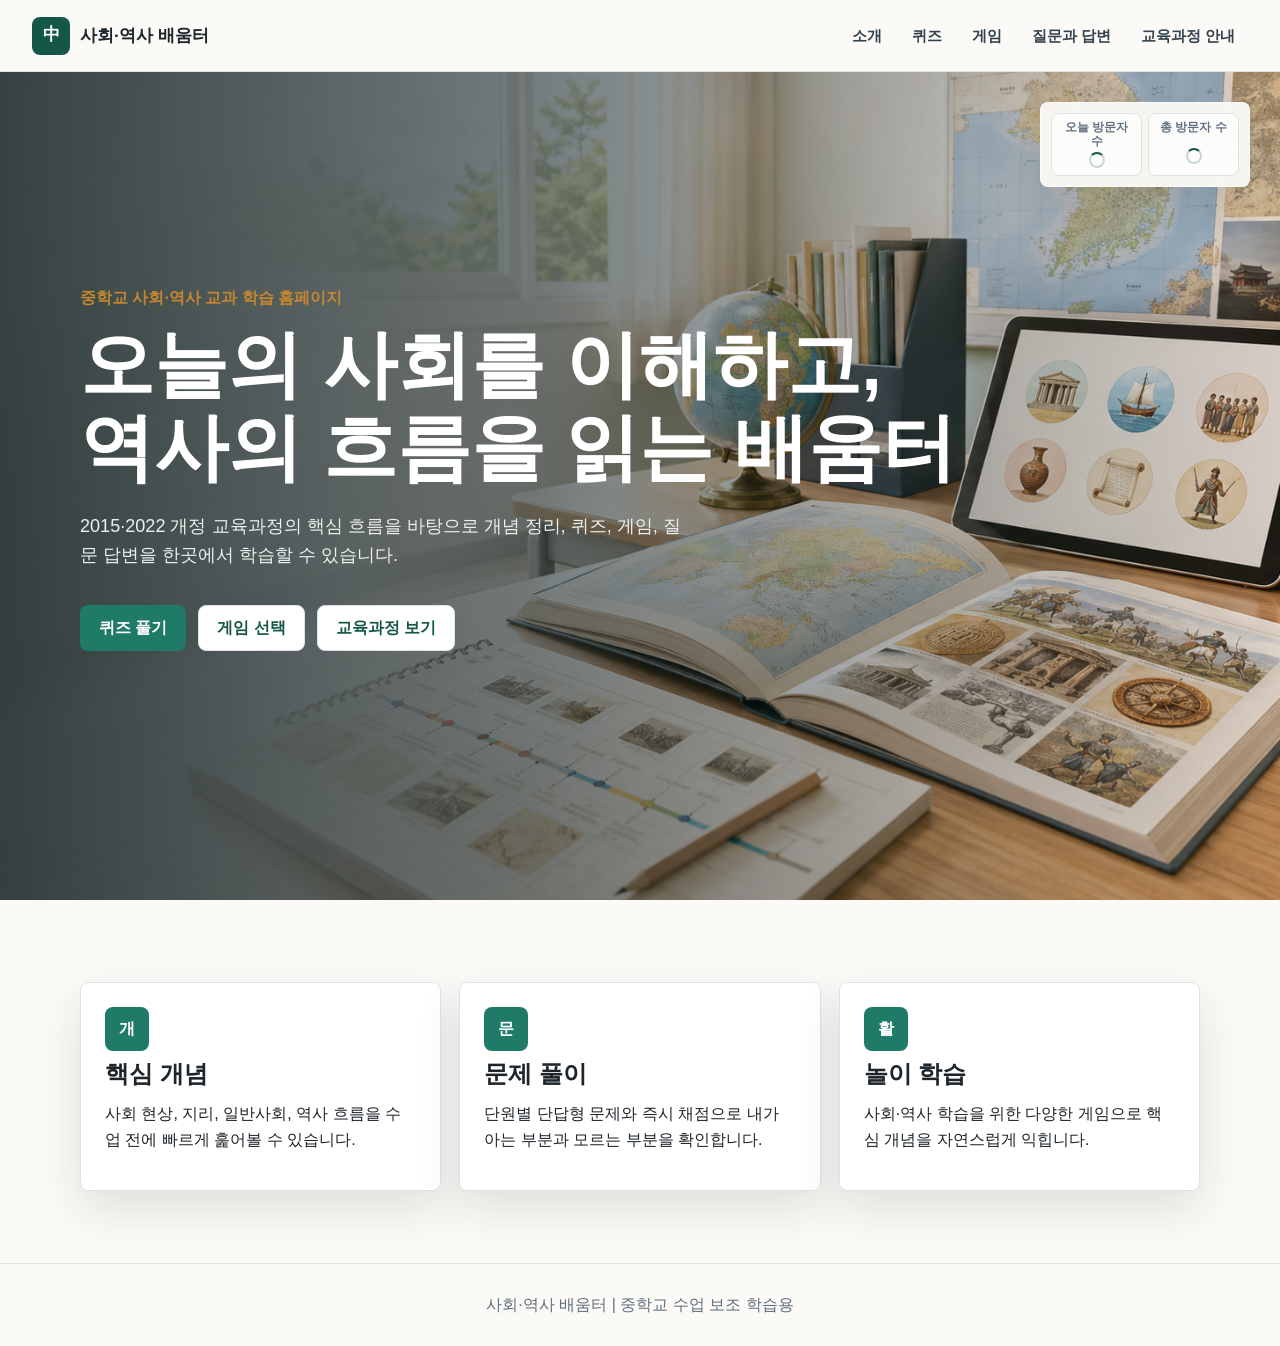
==== commit 55a10ab5: "modify" ====
--- a/index.html
+++ b/index.html
@@ -11,9 +11,9 @@
   <link rel="apple-touch-icon" sizes="180x180" href="/icons/apple-touch-icon.png">
   <link rel="manifest" href="/site.webmanifest">
   <meta name="theme-color" content="#0f2f4a">
-  <link rel="stylesheet" href="style.css?v=hero-title-scale-up">
-  <script defer src="qna-config.js"></script>
-  <script defer src="script.js?v=counter-dedupe-2026-05-15-01"></script>
+  <link rel="stylesheet" href="style.css?v=visitor-loader-2026-07-10-01">
+  <script defer src="qna-config.js?v=internal-fix-2026-07-10-02"></script>
+  <script defer src="script.js?v=visitor-loader-2026-07-10-01"></script>
 </head>
 <body>
   <header class="site-header">
@@ -51,11 +51,17 @@
         <dl class="visitor-count-list">
           <div>
             <dt>오늘 방문자 수</dt>
-            <dd><span id="today-count" data-visitor-today>0</span>명</dd>
+            <dd aria-busy="true">
+              <span class="visitor-count-value is-loading" id="today-count" data-visitor-today role="status" aria-label="오늘 방문자 수 불러오는 중"></span>
+              <span class="visitor-count-unit">명</span>
+            </dd>
           </div>
           <div>
             <dt>총 방문자 수</dt>
-            <dd><span id="total-count" data-visitor-total>0</span>명</dd>
+            <dd aria-busy="true">
+              <span class="visitor-count-value is-loading" id="total-count" data-visitor-total role="status" aria-label="총 방문자 수 불러오는 중"></span>
+              <span class="visitor-count-unit">명</span>
+            </dd>
           </div>
         </dl>
       </aside>
--- a/style.css
+++ b/style.css
@@ -215,12 +215,44 @@
   white-space: nowrap;
 }
 
-.visitor-count-list dd span {
+.visitor-count-list dd .visitor-count-value {
   display: inline-block;
   min-width: 0;
   font-size: 1.16rem;
   font-variant-numeric: tabular-nums;
   line-height: 1;
+}
+
+.visitor-count-list dd[aria-busy="true"] {
+  min-height: 1.16rem;
+  align-items: center;
+}
+
+.visitor-count-value.is-loading {
+  width: 1rem;
+  height: 1rem;
+  flex: 0 0 1rem;
+  border: 2px solid rgba(21, 87, 71, 0.22);
+  border-top-color: var(--accent-dark);
+  border-radius: 50%;
+  animation: visitor-count-spin 0.72s linear infinite;
+}
+
+.visitor-count-list dd[aria-busy="true"] .visitor-count-unit,
+.visitor-count-value.is-unavailable + .visitor-count-unit {
+  display: none;
+}
+
+@keyframes visitor-count-spin {
+  to {
+    transform: rotate(360deg);
+  }
+}
+
+@media (prefers-reduced-motion: reduce) {
+  .visitor-count-value.is-loading {
+    animation-duration: 1.5s;
+  }
 }
 
 .hero-actions,
@@ -360,8 +392,7 @@
 .game-choice,
 .qna-form,
 .comparison-table,
-details,
-.question-item {
+details {
   background: var(--panel);
   border: 1px solid var(--line);
   border-radius: 8px;
@@ -529,6 +560,10 @@
   text-align: center;
 }
 
+.game-picker.has-active-game .game-picker-note {
+  display: none;
+}
+
 .game-choice.active {
   border-color: var(--accent);
   box-shadow: 0 0 0 3px rgba(31, 122, 104, 0.16), var(--shadow);
@@ -540,6 +575,22 @@
 
 .game-panel.active {
   display: block;
+}
+
+.history-game-panel {
+  padding: 0;
+  background: transparent;
+  border: 0;
+  box-shadow: none;
+}
+
+.history-game-frame {
+  display: block;
+  width: 100%;
+  min-height: 820px;
+  border: 0;
+  border-radius: 8px;
+  background: transparent;
 }
 
 .game-heading-row {
@@ -630,12 +681,6 @@
   gap: 14px;
 }
 
-.home-shortcuts {
-  width: min(1120px, calc(100% - 40px));
-  margin: 0 auto;
-  padding: 0 0 72px;
-}
-
 .shortcut-card {
   display: grid;
   gap: 8px;
@@ -976,6 +1021,12 @@
   font-weight: 800;
 }
 
+.acid-status [data-acid-time] {
+  display: inline-block;
+  min-width: 7ch;
+  font-variant-numeric: tabular-nums;
+}
+
 .acid-arena {
   position: relative;
   height: 380px;
@@ -1198,10 +1249,6 @@
 summary {
   cursor: pointer;
   font-weight: 900;
-}
-
-.posted-title {
-  margin-top: 24px;
 }
 
 .qna-board-section {
@@ -1406,10 +1453,6 @@
   color: #fff;
   background: var(--accent);
   border-color: var(--accent);
-}
-
-.question-item {
-  padding: 15px;
 }
 
 .question-author {
@@ -1802,108 +1845,6 @@
     display: grid;
   }
 
-  #acidRainGame.active {
-    padding-bottom: 112px;
-    scroll-margin-top: 78px;
-  }
-
-  #acidRainGame .game-heading-row {
-    gap: 10px;
-    margin-bottom: 10px;
-  }
-
-  #acidRainGame .game-heading-row p {
-    margin: 8px 0 0;
-    font-size: 0.92rem;
-    line-height: 1.45;
-  }
-
-  #acidRainGame .timeline-title-row {
-    align-items: flex-start;
-    gap: 10px;
-  }
-
-  #acidRainGame .game-actions {
-    gap: 8px;
-  }
-
-  #acidRainGame .game-actions .button {
-    flex: 1 1 0;
-  }
-
-  .acid-status {
-    flex-wrap: nowrap;
-    gap: 6px;
-    margin-bottom: 8px;
-    overflow-x: auto;
-    padding-bottom: 2px;
-  }
-
-  .acid-status span {
-    min-height: 30px;
-    flex: 0 0 auto;
-    padding: 0 9px;
-    font-size: 0.82rem;
-    white-space: nowrap;
-  }
-
-  .acid-arena {
-    height: 50vh;
-    height: 50svh;
-    min-height: 220px;
-    max-height: none;
-    border-radius: 0;
-    margin-inline: -24px;
-    border-inline: 0;
-  }
-
-  .acid-ready {
-    padding: 18px;
-    font-size: 0.98rem;
-  }
-
-  .acid-drop {
-    max-width: min(48vw, 150px);
-    min-height: 32px;
-    padding: 5px 9px;
-    font-size: 0.88rem;
-  }
-
-  .acid-input-row {
-    position: fixed;
-    left: 0;
-    right: 0;
-    bottom: var(--acid-keyboard-inset, 0px);
-    bottom: calc(var(--acid-keyboard-inset, 0px) + env(safe-area-inset-bottom));
-    z-index: 30;
-    grid-template-columns: minmax(0, 1fr) auto;
-    gap: 8px;
-    margin: 0;
-    padding: 10px 12px;
-    background: rgba(251, 250, 246, 0.98);
-    border-top: 1px solid var(--line);
-    box-shadow: 0 -12px 28px rgba(30, 37, 43, 0.14);
-  }
-
-  .acid-input-row label {
-    position: absolute;
-    width: 1px;
-    height: 1px;
-    overflow: hidden;
-    clip: rect(0 0 0 0);
-    white-space: nowrap;
-  }
-
-  .acid-input-row input {
-    min-height: 46px;
-  }
-
-  .acid-input-row .button {
-    min-width: 72px;
-    min-height: 46px;
-    padding: 0 14px;
-  }
-
   .preview-grid {
     padding-top: 34px;
   }
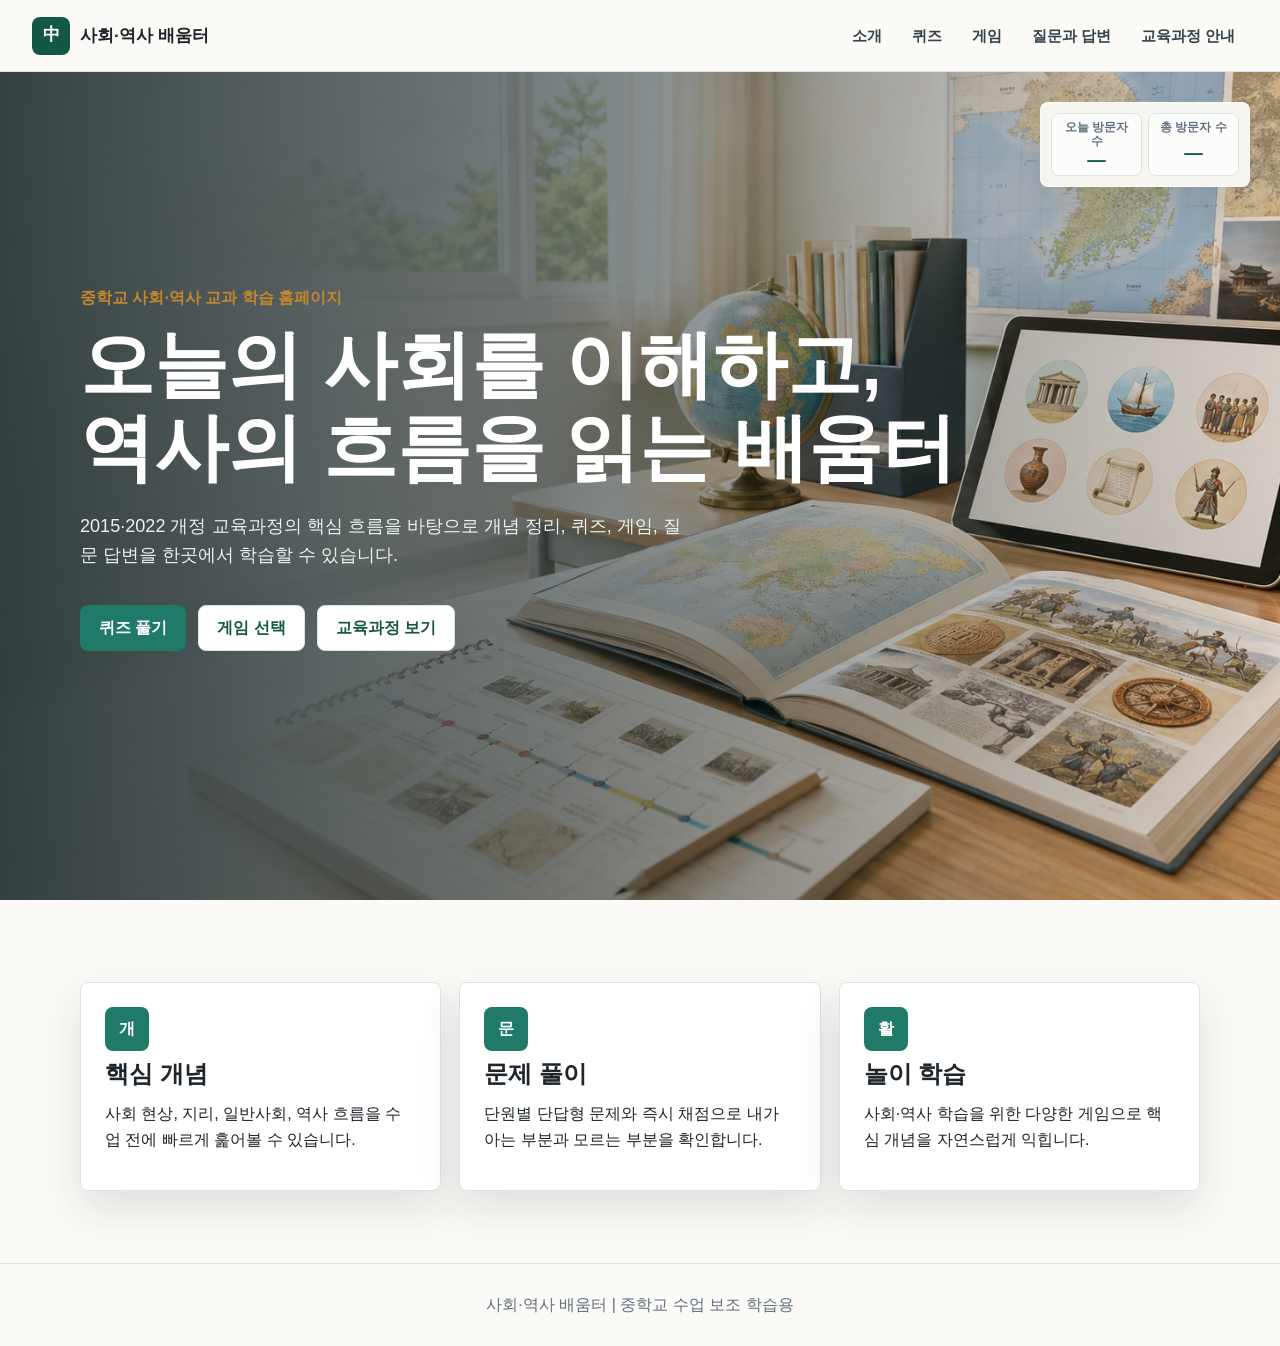
==== commit 914d37ba: "modify" ====
--- a/index.html
+++ b/index.html
@@ -12,8 +12,8 @@
   <link rel="manifest" href="/site.webmanifest">
   <meta name="theme-color" content="#0f2f4a">
   <link rel="stylesheet" href="style.css?v=visitor-loader-2026-07-10-01">
-  <script defer src="qna-config.js?v=internal-fix-2026-07-10-02"></script>
-  <script defer src="script.js?v=visitor-loader-2026-07-10-01"></script>
+  <script defer src="qna-config.js?v=visitor-count-2026-07-13-01"></script>
+  <script defer src="script.js?v=visitor-count-2026-07-13-01"></script>
 </head>
 <body>
   <header class="site-header">
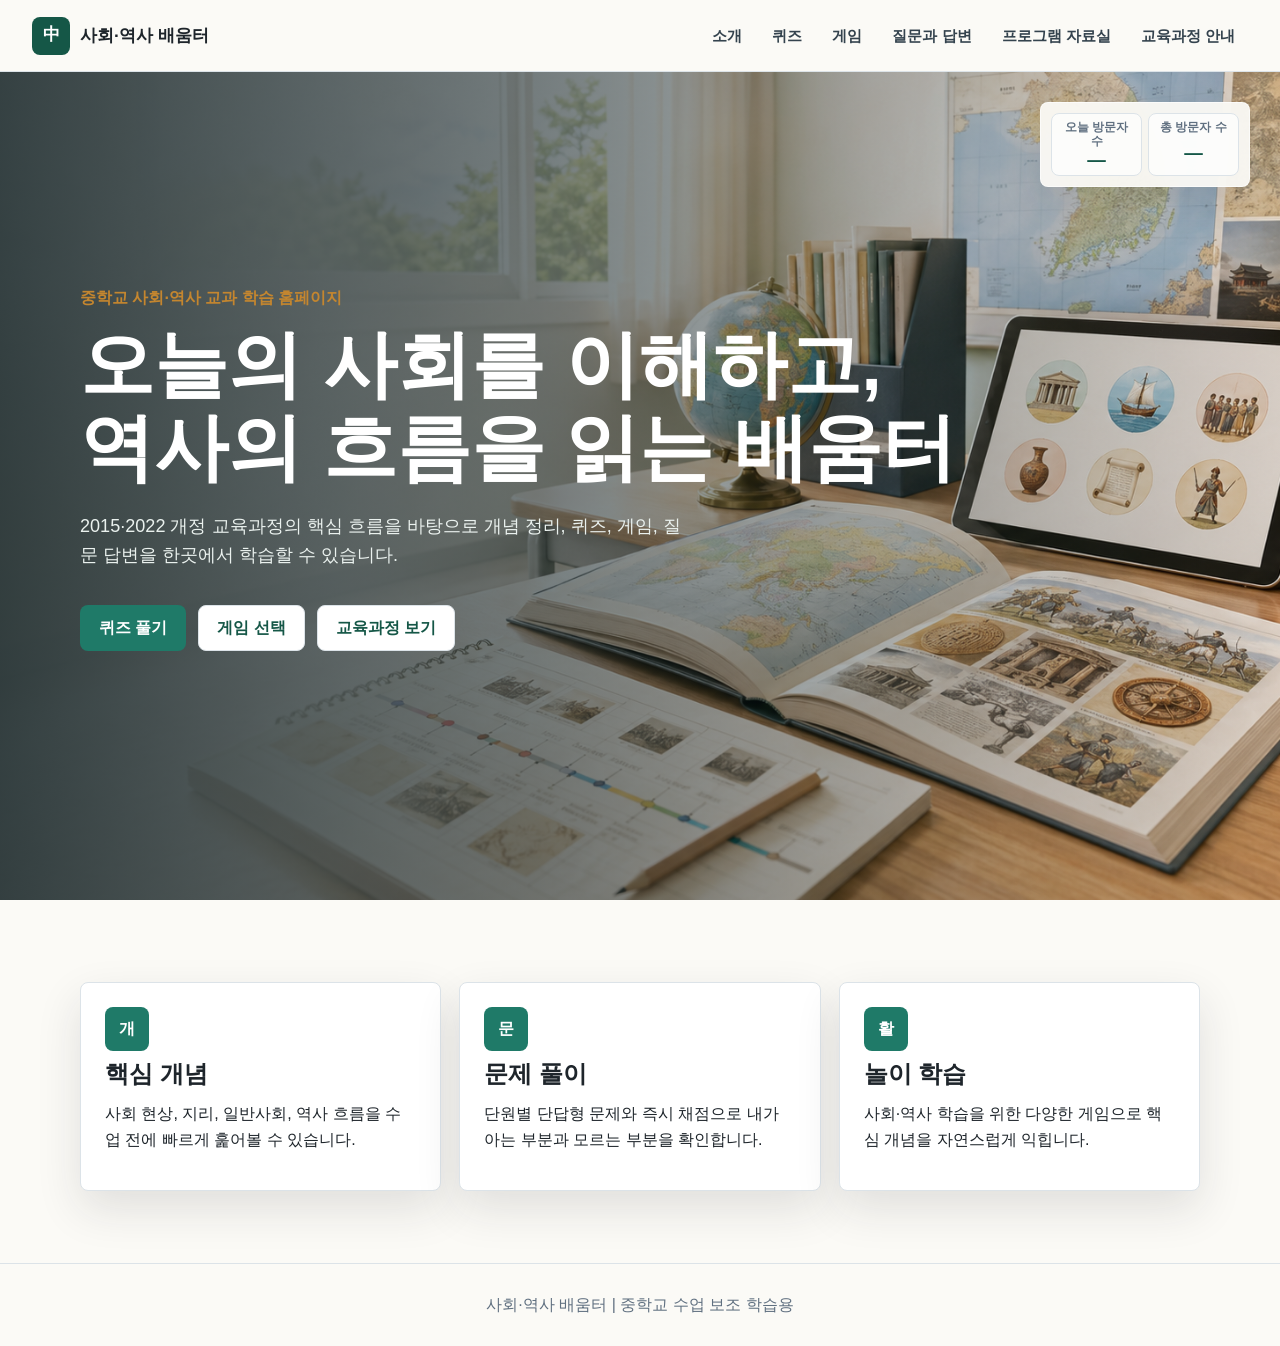
==== commit a75b7473: "메뉴추가" ====
--- a/index.html
+++ b/index.html
@@ -12,7 +12,7 @@
   <link rel="manifest" href="/site.webmanifest">
   <meta name="theme-color" content="#0f2f4a">
   <link rel="stylesheet" href="style.css?v=visitor-loader-2026-07-10-01">
-  <script defer src="qna-config.js?v=visitor-count-2026-07-13-01"></script>
+  <script defer src="qna-config.js?v=ranking-bridge-2026-07-20-02"></script>
   <script defer src="script.js?v=visitor-count-2026-07-13-01"></script>
 </head>
 <body>
@@ -27,6 +27,7 @@
       <a href="quiz.html">퀴즈</a>
       <a href="game.html">게임</a>
       <a href="qna.html">질문과 답변</a>
+      <a href="programs.html">프로그램 자료실</a>
       <a href="curriculum.html">교육과정 안내</a>
     </nav>
   </header>
--- a/style.css
+++ b/style.css
@@ -1168,6 +1168,7 @@
 }
 
 .acid-ranking-board table {
+  table-layout: fixed;
   background: #fff;
   font-size: 0.92rem;
 }
@@ -1175,6 +1176,42 @@
 .acid-ranking-board th,
 .acid-ranking-board td {
   padding: 10px;
+}
+
+.acid-ranking-board th:nth-child(2),
+.acid-ranking-board td:nth-child(2),
+.acid-ranking-board th:last-child,
+.acid-ranking-board td:last-child {
+  white-space: nowrap;
+}
+
+.acid-ranking-board th:nth-child(1),
+.acid-ranking-board td:nth-child(1) {
+  width: 10%;
+}
+
+.acid-ranking-board th:nth-child(2),
+.acid-ranking-board td:nth-child(2) {
+  width: 19%;
+  padding-right: 5px;
+  padding-left: 5px;
+  font-size: 0.8rem;
+  font-variant-numeric: tabular-nums;
+}
+
+.acid-ranking-board th:nth-child(3),
+.acid-ranking-board td:nth-child(3) {
+  width: 30%;
+}
+
+.acid-ranking-board th:nth-child(4),
+.acid-ranking-board td:nth-child(4) {
+  width: 14%;
+}
+
+.acid-ranking-board th:nth-child(5),
+.acid-ranking-board td:nth-child(5) {
+  width: 27%;
 }
 
 .acid-ranking-status {
